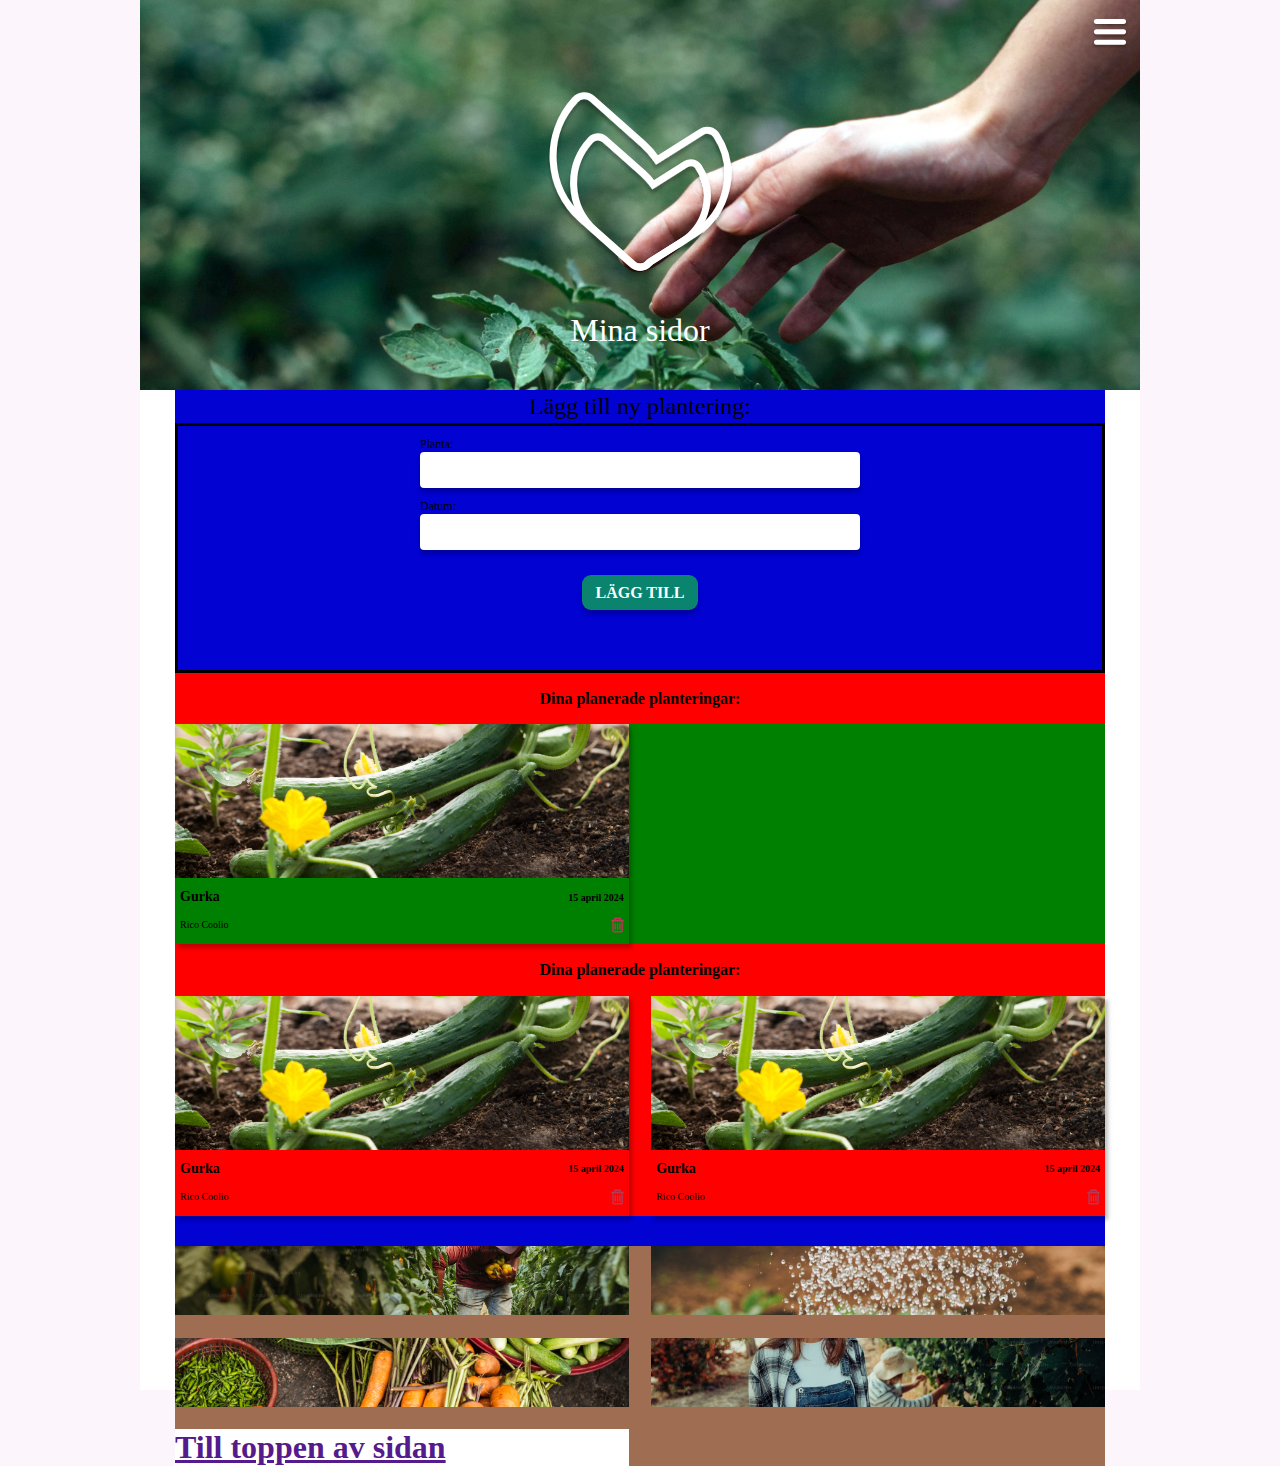
==== mina_sidor.html @ 1beb2cfe "working on the galleryand footer" ====
<!DOCTYPE html>
<html lang="en">
  <head>
    <meta charset="UTF-8" />
    <meta name="viewport" content="width=device-width, initial-scale=1.0" />
    <link rel="stylesheet" href="/mina_sidor.css" />
    <title>Planned Planthood</title>
  </head>
  <body>
    <div class="wrapper-my-p">
      <header class="header-my-p">
        <nav class="header-my-p__nav">
          <img class="header-my-p__burger" src="/assets/icons/burgir.svg" alt="mobile-nav">
        </nav>
        <div class="header-my-p__logo-wrapper">        
          <img class="header-my-p__logo" src="/assets/icons/Logo.svg" alt="">
        </div>
          <h1 class="header-my-p__header">Mina sidor</h1>
      </header>
        <!-- section 2 -->
       
        <div class="innerwrapper-my-p">
          <section class="form-my-p">
            <h1 class="form-my-p__header">Lägg till ny plantering:</h1>
            <form class="form-my-p__form-item" action="" >
              <div class="form-my-p__wrapper-form">
                <div class="form-my-p__input-wrapper">  
                  <label class="form-my-p__label" for="Planta">Planta:</label>
                  <input class="form-my-p__input" type="text" id="Planta" name="Planta">
                </div>
                <div class="form-my-p__input-wrapper">   
                  <label class="form-my-p__label" for="Datum">Datum:</label>
                  <input class="form-my-p__input" type="text" id="Datum" name="Datum">
                </div>
                <input class="form-my-p__btn" type="submit" value="LÄGG TILL">
              </div>
            </form> 
          </section>
          <!-- section 3 -->
      <main class="gallery-my-p">
         <h1 class="gallery-my-p__header">Dina planerade planteringar:</h1>
        <div class="gallery-my-p__wrapper">
          <div class="gallery-my-p__card one">
            <figure class="gallery-my-p__card-img-wrapper">
              <img
                class="gallery-my-p__overlay"
                src="/assets/icons/plant.svg"
                alt="overlay-icon"
              />
            </figure>
            <div class="gallery-my-p__info-container">
              <div class="gallery-my-p__top-section-wrapper">
                <h3 class="gallery-my-p__card-item">Gurka</h3>
                <p class="gallery-my-p__card-date">15 april 2024</p>
              </div>
              <div class="gallery-my-p__lower-section-wrapper">
                <p class="gallery-my-p__card-name">Rico Coolio</p>
                <img
                  class="gallery-my-p__card-icon"
                  src="/assets/icons/Vector (Stroke).svg"
                  alt="trash"
                />
                <button class="gallery-my-p__btn-trash">TA BORT</button>
              </div>
            </div>
          </div>
        </div>
        <h1 class="gallery-my-p__header">Dina planerade planteringar:</h1>
        <div class="gallery-my-p__lower-wrapper">
          <div class="gallery-my-p__card two">
            <figure class="gallery-my-p__card-img-wrapper">
              <img
                class="gallery-my-p__overlay"
                src="/assets/icons/plant.svg"
                alt="overlay-icon"
              />
            </figure>
            <div class="gallery-my-p__info-container">
              <div class="gallery-my-p__top-section-wrapper">
                <h3 class="gallery-my-p__card-item">Gurka</h3>
                <p class="gallery-my-p__card-date">15 april 2024</p>
              </div>
              <div class="gallery-my-p__lower-section-wrapper">
                <p class="gallery-my-p__card-name">Rico Coolio</p>
                <img
                  class="gallery-my-p__card-icon"
                  src="/assets/icons/Vector (Stroke).svg"
                  alt="trash"
                />
                <button class="gallery-my-p__btn-trash">TA BORT</button>
              </div>
            </div>
          </div>
          <div class="gallery-my-p__card three">
            <figure class="gallery-my-p__card-img-wrapper">
              <img
                class="gallery-my-p__overlay"
                src="/assets/icons/plant.svg"
                alt="overlay-icon"
              />
            </figure>
            <div class="gallery-my-p__info-container">
              <div class="gallery-my-p__top-section-wrapper">
                <h3 class="gallery-my-p__card-item">Gurka</h3>
                <p class="gallery-my-p__card-date">15 april 2024</p>
              </div>
              <div class="gallery-my-p__lower-section-wrapper">
                <p class="gallery-my-p__card-name">Rico Coolio</p>
                <img
                  class="gallery-my-p__card-icon"
                  src="/assets/icons/Vector (Stroke).svg"
                  alt="trash"
                />
                <button class="gallery-my-p__btn-trash">TA BORT</button>
              </div>
            </div>
          </div>

        </div>
      </main>
      <!-- section 4 -->
       <footer class="footer-my-p">
     <figure class="footer-my-p__img footer-my-p__img--paprika"></figure>
     <figure class="footer-my-p__img footer-my-p__img--vattenkanna" ></figure>
     <figure class="footer-my-p__img footer-my-p__img--morötter"></figure>
     <figure class="footer-my-p__img footer-my-p__img--flicka"></figure>
     <h1 class="footer-my-p__link">
      <a href="">Till toppen av sidan</a></h1>
      </footer>
   
</div>
</div>
</body>
</html>
---- mina_sidor.css ----
* {
    box-sizing: border-box;
    padding: 0;
    margin: 0;
  }
  
  body {
    background-color: rgba(252, 246, 252, 1);
    display: flex;
    justify-content: center;
  }
  .wrapper-my-p {
    width: 1000px;
    background-color: white;
  }
  .header-my-p {
    width: 100%;
    height: 390px;
    background-image: url(/assets/images/hand.avif);
    background-repeat: no-repeat;
    background-size: cover;
    background-position: center;  
 
}
.header-my-p__nav{
height: 15%;
display: flex;
align-items: center;
justify-content: end ;
padding: 10px 10px 0px 0px;
}

.header-my-p__burger{
width: 40px;
height: 30px;
}
.header-my-p__logo-wrapper{
    height: 65%;
    display: flex;
    justify-content: center;
    align-items: center;
}
.header-my-p__logo{
  width: 189px;
  height: 186px;  
}

.header-my-p__header{
font-family: Maven Pro;
font-size: 32px;
font-weight: 500;
line-height: 37.6px;
text-align: center;
color: white;

}

/* section 2 */
.innerwrapper-my-p {
    margin: auto;
    background-color: rgb(2, 2, 211);
    height: 1000px;
       /* ta väck sen */
    width: 93%;
}
.form-my-p__header{
font-family: Open Sans;
font-size: 24px;
font-weight: 400;
line-height: 32.68px;
text-align: center;

}
.form-my-p__form-item{
    border: 3px solid black;
    height: 250px;
    display: flex;
    justify-content: center;
}

.form-my-p__wrapper-form{
    width: 100%;
    display: flex;
    max-width: 440px;
    flex-direction: column;
    align-items: center;

}
.form-my-p__input-wrapper{
    display: flex;
    flex-direction: column;
    width: 100%; 
    margin-top: 10px;
}

.form-my-p__input{
    border-radius: 4px;
    outline: none;
    border: 1px;
    height: 36px;
    box-shadow: 0px 4px 4px 0px #00000040;
}

.form-my-p__label, .form-my-p__input {
    font-family: Open Sans;
    font-size: 12px;
    font-weight: 400;
    line-height: 16.34px;
}

.form-my-p__btn{
    margin-top: 25px;
    width: 115.67px;
    height: 34.71px;
    border-radius: 9px;
    font-family: Open Sans;
    font-size: 16px;
    font-weight: 700;
    line-height: 21.79px;
    color: white;
    border: none;
    box-shadow: 0px 4px 4px 0px #00000040;
    background-color: #0A846E;  
}
 /* section 3  */
.gallery-my-p{
background-color: red;
}
.gallery-my-p__header{
    font-family: Open Sans;
    font-size: 16px;
    font-weight: 600;
    line-height: 21.79px;
    text-align: center;
   padding: 15px 0px;
    
}
.gallery-my-p__wrapper{
    /* background-color: white;
    width: 93%;
    margin: auto; */
    /* height: 800px; */
    background-color: green;
    display: grid;
    gap: 1.4rem;
    grid-template-columns: repeat(2, 1fr);
    grid-template-rows:220px ;
    /* grid-template-rows: 0.2fr 1.5fr 1.5fr 1.5fr 0.2fr; */
  }

  .gallery-my-p__card {
    box-shadow: 3px 4px 4px 0px rgba(0, 0, 0, 0.25);
  }
  
  .gallery-my-p__card-img-wrapper {
    background-image: url(/assets/images/gurka.avif);
    background-repeat: no-repeat;
    background-size: cover;
    background-position: center;
    display: flex;
    justify-content: center;
    align-items: center;
    width: 100%;
    height: 70%;
  }
  .gallery-my-p__overlay {
    /* width: 65px;
    height: 90px; */
    display: none;
  }
  
  .gallery-my-p__info-container {
    padding: 5px;
    height: 30%;
  }
  .gallery-my-p__top-section-wrapper {
    height: 50%;
    display: flex;
    align-items: center;
    justify-content: space-between;
  }
  .gallery-my-p__lower-section-wrapper {
    display: flex;
    height: 50%;
    align-items: center;
    justify-content: space-between;
  }
  .gallery-my-p__card-item {
    font-size: 14px;
    font-weight: 600;
    line-height: 16.8px;
  }
  .gallery-my-p__card-date {
    font-family: Open Sans;
    font-size: 10px;
    font-weight: 700;
    line-height: 13.62px;
  }
  .gallery-my-p__card-name {
    font-family: Lato;
    font-size: 10px;
    font-weight: 300;
    line-height: 12px;
  }
  .gallery-my-p__card-icon {
    width: 13px;
    height: 16px;
  }
  .gallery-my-p__btn-trash {
    width: 97px;
    height: 30px;
    border: none;
    color: white;
    border-radius: 9px;
    font-family: Open Sans;
    font-size: 15px;
    font-weight: 700;
    line-height: 20.43px;
    background-color: rgba(185, 56, 87, 1);
    display: none;
  }
  .gallery-my-p__lower-wrapper{
    display: grid;
    gap: 1.4rem;
    grid-template-columns: repeat(2, 1fr);
    grid-template-rows:220px ;
    /* grid-template-rows: 0.2fr 1.5fr 1.5fr 1.5fr 0.2fr; */
  }
  .one {
    grid-column: 1/2;
    grid-row: 1/2;
  }
  .two{
grid-column: 1/2;
grid-row: 1/2;
  }

  .three{
    grid-column: 2/3;
    grid-row: 1/2;
  }
  /* section 4 */
  .footer-my-p{
    margin-top: 30px;
    background-color:  #9E6D52;
    height: 220px;
    display: grid;
    gap: 1.4rem;
    grid-template-columns: repeat(2, 1fr);
    grid-template-rows: repeat(2, 1fr) 0.3fr;
  }
  .footer-my-p__img{
    background-repeat: no-repeat;
    background-size: cover;
    background-position: center;
    display: flex;
    justify-content: center;
    align-items: center;
    width: 100%;
  }
.footer-my-p__img--paprika{
  background-image: url(/assets/images/manplockarpaprika.avif);
  }
  .footer-my-p__img--vattenkanna{
background-image: url(/assets/images/vattenkanna.avif);
  }
  .footer-my-p__img--morötter{
background-image: url(/assets/images/morötter-etc.avif);
  }
  .footer-my-p__img--flicka{
background-image: url(/assets/images/flicka.avif);
  }
  .footer-my-p__link{
    background-color: white;
  }
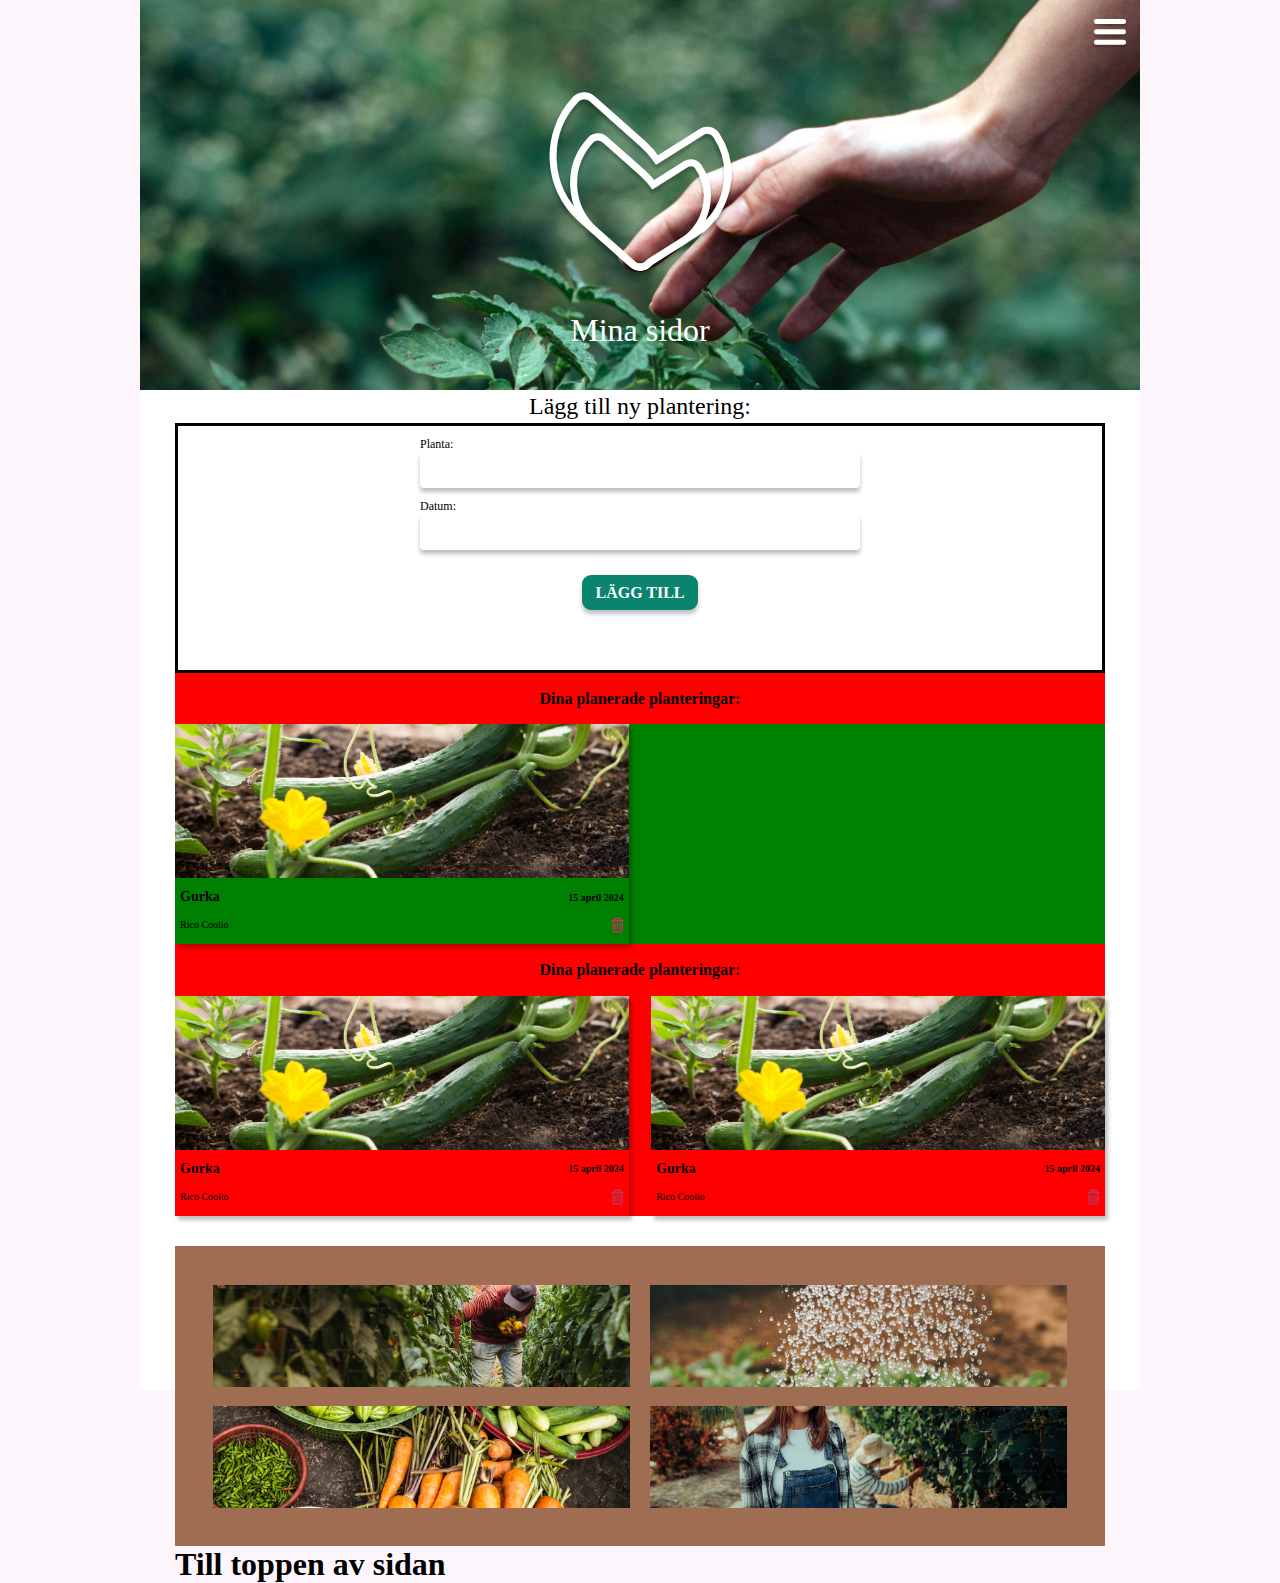
==== commit ee416063: "styling the footer" ====
--- a/mina_sidor.html
+++ b/mina_sidor.html
@@ -120,12 +120,16 @@
       </main>
       <!-- section 4 -->
        <footer class="footer-my-p">
-     <figure class="footer-my-p__img footer-my-p__img--paprika"></figure>
-     <figure class="footer-my-p__img footer-my-p__img--vattenkanna" ></figure>
-     <figure class="footer-my-p__img footer-my-p__img--morötter"></figure>
-     <figure class="footer-my-p__img footer-my-p__img--flicka"></figure>
-     <h1 class="footer-my-p__link">
-      <a href="">Till toppen av sidan</a></h1>
+        <div class="footer-my-p__img-wrapper">
+          <figure class="footer-my-p__img footer-my-p__img--paprika"></figure>
+          <figure class="footer-my-p__img footer-my-p__img--vattenkanna" ></figure>
+          <figure class="footer-my-p__img footer-my-p__img--morötter"></figure>
+          <figure class="footer-my-p__img footer-my-p__img--flicka"></figure>
+        </div>
+<div class="footer-my-p__link-wrapper">
+  <h1>Till toppen av sidan</h1>
+</div>
+ 
       </footer>
    
 </div>
--- a/mina_sidor.css
+++ b/mina_sidor.css
@@ -58,7 +58,7 @@
 /* section 2 */
 .innerwrapper-my-p {
     margin: auto;
-    background-color: rgb(2, 2, 211);
+    /* background-color: rgb(2, 2, 211); */
     height: 1000px;
        /* ta väck sen */
     width: 93%;
@@ -243,12 +243,21 @@
   .footer-my-p{
     margin-top: 30px;
     background-color:  #9E6D52;
-    height: 220px;
-    display: grid;
+    /* padding: 1.4rem; */
+    height: 300px;
+    /* display: grid;
     gap: 1.4rem;
     grid-template-columns: repeat(2, 1fr);
-    grid-template-rows: repeat(2, 1fr) 0.3fr;
-  }
+    grid-template-rows: repeat(2, 1fr) 0.5fr; */
+  }
+  .footer-my-p__img-wrapper{
+    height: 100%;
+    display: grid;
+    gap: 1.2rem;
+    grid-template-columns: 1.2rem 1.3fr 1.3fr 1.2rem;
+    grid-template-rows: 1.2rem 1fr 1fr 1.2rem;
+  }
+  /* .form-my-p__label, */
   .footer-my-p__img{
     background-repeat: no-repeat;
     background-size: cover;
@@ -259,18 +268,28 @@
     width: 100%;
   }
 .footer-my-p__img--paprika{
+ grid-column: 2/3;
+ grid-row: 2/3;
   background-image: url(/assets/images/manplockarpaprika.avif);
   }
   .footer-my-p__img--vattenkanna{
+    grid-column: 3/4;
+    grid-row: 2/3;
 background-image: url(/assets/images/vattenkanna.avif);
+
   }
   .footer-my-p__img--morötter{
 background-image: url(/assets/images/morötter-etc.avif);
+grid-column: 2/3;
+grid-row: 3/4;
   }
   .footer-my-p__img--flicka{
 background-image: url(/assets/images/flicka.avif);
-  }
-  .footer-my-p__link{
-    background-color: white;
-  }
+grid-column: 3/4;
+grid-row: 3/4;
+  }
+
+   .footer-my-p__link-wrapper{
+
+   }
  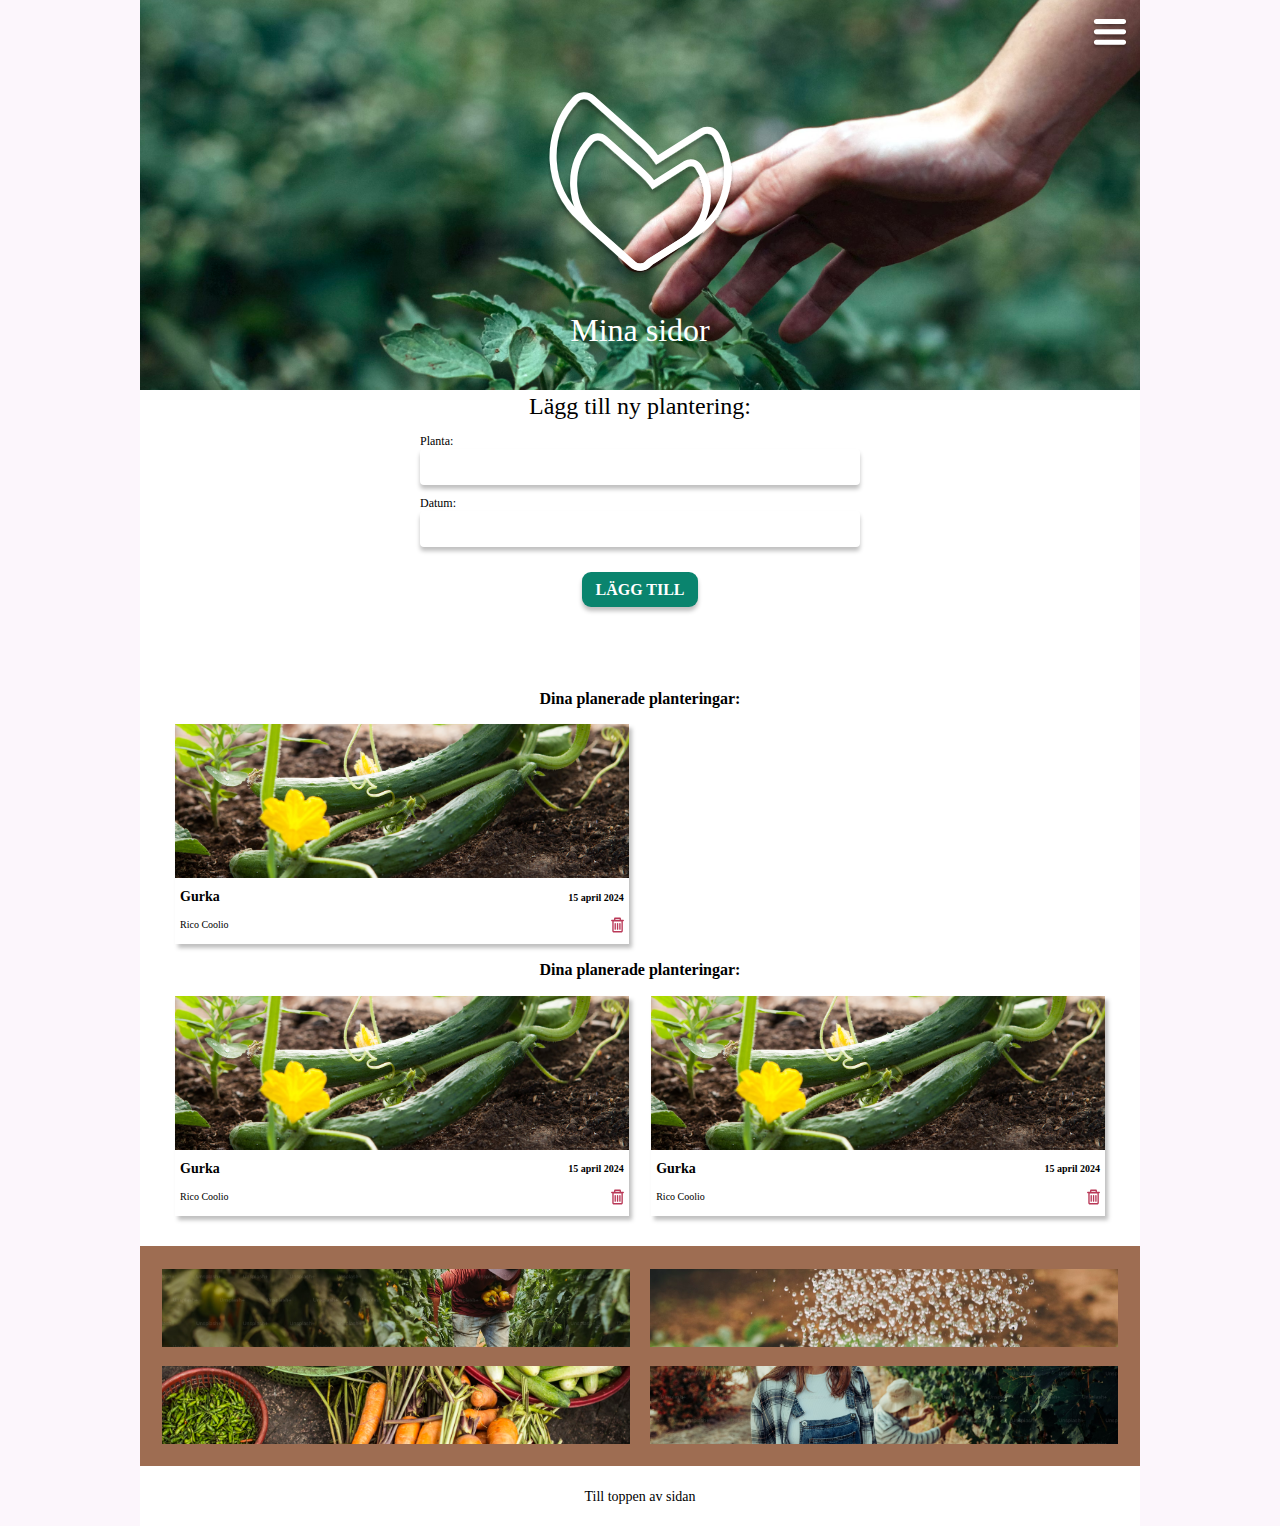
==== commit 5f760dac: "did some css changes" ====
--- a/mina_sidor.html
+++ b/mina_sidor.html
@@ -10,129 +10,142 @@
     <div class="wrapper-my-p">
       <header class="header-my-p">
         <nav class="header-my-p__nav">
-          <img class="header-my-p__burger" src="/assets/icons/burgir.svg" alt="mobile-nav">
+          <img
+            class="header-my-p__burger"
+            src="/assets/icons/burgir.svg"
+            alt="mobile-nav"
+          />
         </nav>
-        <div class="header-my-p__logo-wrapper">        
-          <img class="header-my-p__logo" src="/assets/icons/Logo.svg" alt="">
+        <div class="header-my-p__logo-wrapper">
+          <img class="header-my-p__logo" src="/assets/icons/Logo.svg" alt="" />
         </div>
-          <h1 class="header-my-p__header">Mina sidor</h1>
+        <h1 class="header-my-p__header">Mina sidor</h1>
       </header>
-        <!-- section 2 -->
-       
-        <div class="innerwrapper-my-p">
-          <section class="form-my-p">
-            <h1 class="form-my-p__header">Lägg till ny plantering:</h1>
-            <form class="form-my-p__form-item" action="" >
-              <div class="form-my-p__wrapper-form">
-                <div class="form-my-p__input-wrapper">  
-                  <label class="form-my-p__label" for="Planta">Planta:</label>
-                  <input class="form-my-p__input" type="text" id="Planta" name="Planta">
+      <!-- section 2 -->
+
+      <div class="innerwrapper-my-p">
+        <section class="form-my-p">
+          <h1 class="form-my-p__header">Lägg till ny plantering:</h1>
+          <form class="form-my-p__form-item" action="">
+            <div class="form-my-p__wrapper-form">
+              <div class="form-my-p__input-wrapper">
+                <label class="form-my-p__label" for="Planta">Planta:</label>
+                <input
+                  class="form-my-p__input"
+                  type="text"
+                  id="Planta"
+                  name="Planta"
+                />
+              </div>
+              <div class="form-my-p__input-wrapper">
+                <label class="form-my-p__label" for="Datum">Datum:</label>
+                <input
+                  class="form-my-p__input"
+                  type="text"
+                  id="Datum"
+                  name="Datum"
+                />
+              </div>
+              <input class="form-my-p__btn" type="submit" value="LÄGG TILL" />
+            </div>
+          </form>
+        </section>
+        <!-- section 3 -->
+        <main class="gallery-my-p">
+          <h1 class="gallery-my-p__header">Dina planerade planteringar:</h1>
+          <div class="gallery-my-p__wrapper">
+            <div class="gallery-my-p__card one">
+              <figure class="gallery-my-p__card-img-wrapper">
+                <img
+                  class="gallery-my-p__overlay"
+                  src="/assets/icons/plant.svg"
+                  alt="overlay-icon"
+                />
+              </figure>
+              <div class="gallery-my-p__info-container">
+                <div class="gallery-my-p__top-section-wrapper">
+                  <h3 class="gallery-my-p__card-item">Gurka</h3>
+                  <p class="gallery-my-p__card-date">15 april 2024</p>
                 </div>
-                <div class="form-my-p__input-wrapper">   
-                  <label class="form-my-p__label" for="Datum">Datum:</label>
-                  <input class="form-my-p__input" type="text" id="Datum" name="Datum">
+                <div class="gallery-my-p__lower-section-wrapper">
+                  <p class="gallery-my-p__card-name">Rico Coolio</p>
+                  <img
+                    class="gallery-my-p__card-icon"
+                    src="/assets/icons/Vector (Stroke).svg"
+                    alt="trash"
+                  />
+                  <button class="gallery-my-p__btn-trash">TA BORT</button>
                 </div>
-                <input class="form-my-p__btn" type="submit" value="LÄGG TILL">
-              </div>
-            </form> 
-          </section>
-          <!-- section 3 -->
-      <main class="gallery-my-p">
-         <h1 class="gallery-my-p__header">Dina planerade planteringar:</h1>
-        <div class="gallery-my-p__wrapper">
-          <div class="gallery-my-p__card one">
-            <figure class="gallery-my-p__card-img-wrapper">
-              <img
-                class="gallery-my-p__overlay"
-                src="/assets/icons/plant.svg"
-                alt="overlay-icon"
-              />
-            </figure>
-            <div class="gallery-my-p__info-container">
-              <div class="gallery-my-p__top-section-wrapper">
-                <h3 class="gallery-my-p__card-item">Gurka</h3>
-                <p class="gallery-my-p__card-date">15 april 2024</p>
-              </div>
-              <div class="gallery-my-p__lower-section-wrapper">
-                <p class="gallery-my-p__card-name">Rico Coolio</p>
-                <img
-                  class="gallery-my-p__card-icon"
-                  src="/assets/icons/Vector (Stroke).svg"
-                  alt="trash"
-                />
-                <button class="gallery-my-p__btn-trash">TA BORT</button>
               </div>
             </div>
           </div>
-        </div>
-        <h1 class="gallery-my-p__header">Dina planerade planteringar:</h1>
-        <div class="gallery-my-p__lower-wrapper">
-          <div class="gallery-my-p__card two">
-            <figure class="gallery-my-p__card-img-wrapper">
-              <img
-                class="gallery-my-p__overlay"
-                src="/assets/icons/plant.svg"
-                alt="overlay-icon"
-              />
-            </figure>
-            <div class="gallery-my-p__info-container">
-              <div class="gallery-my-p__top-section-wrapper">
-                <h3 class="gallery-my-p__card-item">Gurka</h3>
-                <p class="gallery-my-p__card-date">15 april 2024</p>
+          <h1 class="gallery-my-p__header">Dina planerade planteringar:</h1>
+          <div class="gallery-my-p__lower-wrapper">
+            <div class="gallery-my-p__card two">
+              <figure class="gallery-my-p__card-img-wrapper">
+                <img
+                  class="gallery-my-p__overlay"
+                  src="/assets/icons/plant.svg"
+                  alt="overlay-icon"
+                />
+              </figure>
+              <div class="gallery-my-p__info-container">
+                <div class="gallery-my-p__top-section-wrapper">
+                  <h3 class="gallery-my-p__card-item">Gurka</h3>
+                  <p class="gallery-my-p__card-date">15 april 2024</p>
+                </div>
+                <div class="gallery-my-p__lower-section-wrapper">
+                  <p class="gallery-my-p__card-name">Rico Coolio</p>
+                  <img
+                    class="gallery-my-p__card-icon"
+                    src="/assets/icons/Vector (Stroke).svg"
+                    alt="trash"
+                  />
+                  <button class="gallery-my-p__btn-trash">TA BORT</button>
+                </div>
               </div>
-              <div class="gallery-my-p__lower-section-wrapper">
-                <p class="gallery-my-p__card-name">Rico Coolio</p>
+            </div>
+            <div class="gallery-my-p__card three">
+              <figure class="gallery-my-p__card-img-wrapper">
                 <img
-                  class="gallery-my-p__card-icon"
-                  src="/assets/icons/Vector (Stroke).svg"
-                  alt="trash"
+                  class="gallery-my-p__overlay"
+                  src="/assets/icons/plant.svg"
+                  alt="overlay-icon"
                 />
-                <button class="gallery-my-p__btn-trash">TA BORT</button>
+              </figure>
+              <div class="gallery-my-p__info-container">
+                <div class="gallery-my-p__top-section-wrapper">
+                  <h3 class="gallery-my-p__card-item">Gurka</h3>
+                  <p class="gallery-my-p__card-date">15 april 2024</p>
+                </div>
+                <div class="gallery-my-p__lower-section-wrapper">
+                  <p class="gallery-my-p__card-name">Rico Coolio</p>
+                  <img
+                    class="gallery-my-p__card-icon"
+                    src="/assets/icons/Vector (Stroke).svg"
+                    alt="trash"
+                  />
+                  <button class="gallery-my-p__btn-trash">TA BORT</button>
+                </div>
               </div>
             </div>
           </div>
-          <div class="gallery-my-p__card three">
-            <figure class="gallery-my-p__card-img-wrapper">
-              <img
-                class="gallery-my-p__overlay"
-                src="/assets/icons/plant.svg"
-                alt="overlay-icon"
-              />
-            </figure>
-            <div class="gallery-my-p__info-container">
-              <div class="gallery-my-p__top-section-wrapper">
-                <h3 class="gallery-my-p__card-item">Gurka</h3>
-                <p class="gallery-my-p__card-date">15 april 2024</p>
-              </div>
-              <div class="gallery-my-p__lower-section-wrapper">
-                <p class="gallery-my-p__card-name">Rico Coolio</p>
-                <img
-                  class="gallery-my-p__card-icon"
-                  src="/assets/icons/Vector (Stroke).svg"
-                  alt="trash"
-                />
-                <button class="gallery-my-p__btn-trash">TA BORT</button>
-              </div>
-            </div>
-          </div>
-
-        </div>
-      </main>
-      <!-- section 4 -->
-       <footer class="footer-my-p">
+        </main>
+        <!-- section 4 -->
+      </div>
+      <footer class="footer-my-p">
         <div class="footer-my-p__img-wrapper">
           <figure class="footer-my-p__img footer-my-p__img--paprika"></figure>
-          <figure class="footer-my-p__img footer-my-p__img--vattenkanna" ></figure>
+          <figure
+            class="footer-my-p__img footer-my-p__img--vattenkanna"
+          ></figure>
           <figure class="footer-my-p__img footer-my-p__img--morötter"></figure>
           <figure class="footer-my-p__img footer-my-p__img--flicka"></figure>
         </div>
-<div class="footer-my-p__link-wrapper">
-  <h1>Till toppen av sidan</h1>
-</div>
- 
+        <div class="footer-my-p__link-wrapper">
+          <h1 class="footer-my-p__link">Till toppen av sidan</h1>
+        </div>
       </footer>
-   
-</div>
-</div>
-</body>
+    </div>
+  </body>
 </html>
--- a/mina_sidor.css
+++ b/mina_sidor.css
@@ -1,295 +1,278 @@
 * {
-    box-sizing: border-box;
-    padding: 0;
-    margin: 0;
-  }
-  
-  body {
-    background-color: rgba(252, 246, 252, 1);
-    display: flex;
-    justify-content: center;
-  }
-  .wrapper-my-p {
-    width: 1000px;
-    background-color: white;
-  }
-  .header-my-p {
-    width: 100%;
-    height: 390px;
-    background-image: url(/assets/images/hand.avif);
-    background-repeat: no-repeat;
-    background-size: cover;
-    background-position: center;  
- 
-}
-.header-my-p__nav{
-height: 15%;
-display: flex;
-align-items: center;
-justify-content: end ;
-padding: 10px 10px 0px 0px;
-}
-
-.header-my-p__burger{
-width: 40px;
-height: 30px;
-}
-.header-my-p__logo-wrapper{
-    height: 65%;
-    display: flex;
-    justify-content: center;
-    align-items: center;
-}
-.header-my-p__logo{
+  box-sizing: border-box;
+  padding: 0;
+  margin: 0;
+}
+
+body {
+  background-color: rgba(252, 246, 252, 1);
+  display: flex;
+  justify-content: center;
+  /* height: 100vh; */
+}
+.wrapper-my-p {
+  width: 1000px;
+  background-color: white;
+}
+.header-my-p {
+  width: 100%;
+  height: 390px;
+  background-image: url(/assets/images/hand.avif);
+  background-repeat: no-repeat;
+  background-size: cover;
+  background-position: center;
+}
+.header-my-p__nav {
+  height: 15%;
+  display: flex;
+  align-items: center;
+  justify-content: end;
+  padding: 10px 10px 0px 0px;
+}
+
+.header-my-p__burger {
+  width: 40px;
+  height: 30px;
+}
+.header-my-p__logo-wrapper {
+  height: 65%;
+  display: flex;
+  justify-content: center;
+  align-items: center;
+}
+.header-my-p__logo {
   width: 189px;
-  height: 186px;  
-}
-
-.header-my-p__header{
-font-family: Maven Pro;
-font-size: 32px;
-font-weight: 500;
-line-height: 37.6px;
-text-align: center;
-color: white;
-
+  height: 186px;
+}
+
+.header-my-p__header {
+  font-family: Maven Pro;
+  font-size: 32px;
+  font-weight: 500;
+  line-height: 37.6px;
+  text-align: center;
+  color: white;
 }
 
 /* section 2 */
 .innerwrapper-my-p {
-    margin: auto;
-    /* background-color: rgb(2, 2, 211); */
-    height: 1000px;
-       /* ta väck sen */
-    width: 93%;
-}
-.form-my-p__header{
-font-family: Open Sans;
-font-size: 24px;
-font-weight: 400;
-line-height: 32.68px;
-text-align: center;
-
-}
-.form-my-p__form-item{
-    border: 3px solid black;
-    height: 250px;
-    display: flex;
-    justify-content: center;
-}
-
-.form-my-p__wrapper-form{
-    width: 100%;
-    display: flex;
-    max-width: 440px;
-    flex-direction: column;
-    align-items: center;
-
-}
-.form-my-p__input-wrapper{
-    display: flex;
-    flex-direction: column;
-    width: 100%; 
-    margin-top: 10px;
-}
-
-.form-my-p__input{
-    border-radius: 4px;
-    outline: none;
-    border: 1px;
-    height: 36px;
-    box-shadow: 0px 4px 4px 0px #00000040;
-}
-
-.form-my-p__label, .form-my-p__input {
-    font-family: Open Sans;
-    font-size: 12px;
-    font-weight: 400;
-    line-height: 16.34px;
-}
-
-.form-my-p__btn{
-    margin-top: 25px;
-    width: 115.67px;
-    height: 34.71px;
-    border-radius: 9px;
-    font-family: Open Sans;
-    font-size: 16px;
-    font-weight: 700;
-    line-height: 21.79px;
-    color: white;
-    border: none;
-    box-shadow: 0px 4px 4px 0px #00000040;
-    background-color: #0A846E;  
-}
- /* section 3  */
-.gallery-my-p{
-background-color: red;
-}
-.gallery-my-p__header{
-    font-family: Open Sans;
-    font-size: 16px;
-    font-weight: 600;
-    line-height: 21.79px;
-    text-align: center;
-   padding: 15px 0px;
-    
-}
-.gallery-my-p__wrapper{
-    /* background-color: white;
-    width: 93%;
-    margin: auto; */
-    /* height: 800px; */
-    background-color: green;
-    display: grid;
-    gap: 1.4rem;
-    grid-template-columns: repeat(2, 1fr);
-    grid-template-rows:220px ;
-    /* grid-template-rows: 0.2fr 1.5fr 1.5fr 1.5fr 0.2fr; */
-  }
-
-  .gallery-my-p__card {
-    box-shadow: 3px 4px 4px 0px rgba(0, 0, 0, 0.25);
-  }
-  
-  .gallery-my-p__card-img-wrapper {
-    background-image: url(/assets/images/gurka.avif);
-    background-repeat: no-repeat;
-    background-size: cover;
-    background-position: center;
-    display: flex;
-    justify-content: center;
-    align-items: center;
-    width: 100%;
-    height: 70%;
-  }
-  .gallery-my-p__overlay {
-    /* width: 65px;
+  margin: auto;
+  /* background-color: rgb(2, 2, 211); */
+  /* height: 1000px; */
+  /* ta väck sen */
+  width: 93%;
+}
+.form-my-p__header {
+  font-family: Open Sans;
+  font-size: 24px;
+  font-weight: 400;
+  line-height: 32.68px;
+  text-align: center;
+}
+.form-my-p__form-item {
+  height: 250px;
+  display: flex;
+  justify-content: center;
+}
+
+.form-my-p__wrapper-form {
+  width: 100%;
+  display: flex;
+  max-width: 440px;
+  flex-direction: column;
+  align-items: center;
+}
+.form-my-p__input-wrapper {
+  display: flex;
+  flex-direction: column;
+  width: 100%;
+  margin-top: 10px;
+}
+
+.form-my-p__input {
+  border-radius: 4px;
+  outline: none;
+  border: 1px;
+  height: 36px;
+  box-shadow: 0px 4px 4px 0px #00000040;
+}
+
+.form-my-p__label,
+.form-my-p__input {
+  font-family: Open Sans;
+  font-size: 12px;
+  font-weight: 400;
+  line-height: 16.34px;
+}
+
+.form-my-p__btn {
+  margin-top: 25px;
+  width: 115.67px;
+  height: 34.71px;
+  border-radius: 9px;
+  font-family: Open Sans;
+  font-size: 16px;
+  font-weight: 700;
+  line-height: 21.79px;
+  color: white;
+  border: none;
+  box-shadow: 0px 4px 4px 0px #00000040;
+  background-color: #0a846e;
+}
+/* section 3  */
+
+.gallery-my-p__header {
+  font-family: Open Sans;
+  font-size: 16px;
+  font-weight: 600;
+  line-height: 21.79px;
+  text-align: center;
+  padding: 15px 0px;
+}
+.gallery-my-p__wrapper {
+  display: grid;
+  gap: 1.4rem;
+  grid-template-columns: repeat(2, 1fr);
+  grid-template-rows: 220px;
+}
+
+.gallery-my-p__card {
+  box-shadow: 3px 4px 4px 0px rgba(0, 0, 0, 0.25);
+}
+
+.gallery-my-p__card-img-wrapper {
+  background-image: url(/assets/images/gurka.avif);
+  background-repeat: no-repeat;
+  background-size: cover;
+  background-position: center;
+  display: flex;
+  justify-content: center;
+  align-items: center;
+  width: 100%;
+  height: 70%;
+}
+.gallery-my-p__overlay {
+  /* width: 65px;
     height: 90px; */
-    display: none;
-  }
-  
-  .gallery-my-p__info-container {
-    padding: 5px;
-    height: 30%;
-  }
-  .gallery-my-p__top-section-wrapper {
-    height: 50%;
-    display: flex;
-    align-items: center;
-    justify-content: space-between;
-  }
-  .gallery-my-p__lower-section-wrapper {
-    display: flex;
-    height: 50%;
-    align-items: center;
-    justify-content: space-between;
-  }
-  .gallery-my-p__card-item {
-    font-size: 14px;
-    font-weight: 600;
-    line-height: 16.8px;
-  }
-  .gallery-my-p__card-date {
-    font-family: Open Sans;
-    font-size: 10px;
-    font-weight: 700;
-    line-height: 13.62px;
-  }
-  .gallery-my-p__card-name {
-    font-family: Lato;
-    font-size: 10px;
-    font-weight: 300;
-    line-height: 12px;
-  }
-  .gallery-my-p__card-icon {
-    width: 13px;
-    height: 16px;
-  }
-  .gallery-my-p__btn-trash {
-    width: 97px;
-    height: 30px;
-    border: none;
-    color: white;
-    border-radius: 9px;
-    font-family: Open Sans;
-    font-size: 15px;
-    font-weight: 700;
-    line-height: 20.43px;
-    background-color: rgba(185, 56, 87, 1);
-    display: none;
-  }
-  .gallery-my-p__lower-wrapper{
-    display: grid;
-    gap: 1.4rem;
-    grid-template-columns: repeat(2, 1fr);
-    grid-template-rows:220px ;
-    /* grid-template-rows: 0.2fr 1.5fr 1.5fr 1.5fr 0.2fr; */
-  }
-  .one {
-    grid-column: 1/2;
-    grid-row: 1/2;
-  }
-  .two{
-grid-column: 1/2;
-grid-row: 1/2;
-  }
-
-  .three{
-    grid-column: 2/3;
-    grid-row: 1/2;
-  }
-  /* section 4 */
-  .footer-my-p{
-    margin-top: 30px;
-    background-color:  #9E6D52;
-    /* padding: 1.4rem; */
-    height: 300px;
-    /* display: grid;
-    gap: 1.4rem;
-    grid-template-columns: repeat(2, 1fr);
-    grid-template-rows: repeat(2, 1fr) 0.5fr; */
-  }
-  .footer-my-p__img-wrapper{
-    height: 100%;
-    display: grid;
-    gap: 1.2rem;
-    grid-template-columns: 1.2rem 1.3fr 1.3fr 1.2rem;
-    grid-template-rows: 1.2rem 1fr 1fr 1.2rem;
-  }
-  /* .form-my-p__label, */
-  .footer-my-p__img{
-    background-repeat: no-repeat;
-    background-size: cover;
-    background-position: center;
-    display: flex;
-    justify-content: center;
-    align-items: center;
-    width: 100%;
-  }
-.footer-my-p__img--paprika{
- grid-column: 2/3;
- grid-row: 2/3;
+  display: none;
+}
+
+.gallery-my-p__info-container {
+  padding: 5px;
+  height: 30%;
+}
+.gallery-my-p__top-section-wrapper {
+  height: 50%;
+  display: flex;
+  align-items: center;
+  justify-content: space-between;
+}
+.gallery-my-p__lower-section-wrapper {
+  display: flex;
+  height: 50%;
+  align-items: center;
+  justify-content: space-between;
+}
+.gallery-my-p__card-item {
+  font-size: 14px;
+  font-weight: 600;
+  line-height: 16.8px;
+}
+.gallery-my-p__card-date {
+  font-family: Open Sans;
+  font-size: 10px;
+  font-weight: 700;
+  line-height: 13.62px;
+}
+.gallery-my-p__card-name {
+  font-family: Lato;
+  font-size: 10px;
+  font-weight: 300;
+  line-height: 12px;
+}
+.gallery-my-p__card-icon {
+  width: 13px;
+  height: 16px;
+}
+.gallery-my-p__btn-trash {
+  width: 97px;
+  height: 30px;
+  border: none;
+  color: white;
+  border-radius: 9px;
+  font-family: Open Sans;
+  font-size: 15px;
+  font-weight: 700;
+  line-height: 20.43px;
+  background-color: rgba(185, 56, 87, 1);
+  display: none;
+}
+.gallery-my-p__lower-wrapper {
+  display: grid;
+  gap: 1.4rem;
+  grid-template-columns: repeat(2, 1fr);
+  grid-template-rows: 220px;
+}
+.one {
+  grid-column: 1/2;
+  grid-row: 1/2;
+}
+.two {
+  grid-column: 1/2;
+  grid-row: 1/2;
+}
+.three {
+  grid-column: 2/3;
+  grid-row: 1/2;
+}
+
+/* section 4 */
+.footer-my-p {
+  margin-top: 30px;
+  height: 220px;
+}
+.footer-my-p__img-wrapper {
+  padding: 1.4rem;
+  height: 100%;
+  display: grid;
+  gap: 1.2rem;
+  grid-template-columns: 1.5fr 1.5fr;
+  grid-template-rows: 1fr 1fr;
+  background: rgba(158, 109, 82, 1);
+}
+
+.footer-my-p__img {
+  background-repeat: no-repeat;
+  background-size: cover;
+  background-position: center;
+  display: flex;
+  justify-content: center;
+  align-items: center;
+  width: 100%;
+}
+.footer-my-p__img--paprika {
   background-image: url(/assets/images/manplockarpaprika.avif);
-  }
-  .footer-my-p__img--vattenkanna{
-    grid-column: 3/4;
-    grid-row: 2/3;
-background-image: url(/assets/images/vattenkanna.avif);
-
-  }
-  .footer-my-p__img--morötter{
-background-image: url(/assets/images/morötter-etc.avif);
-grid-column: 2/3;
-grid-row: 3/4;
-  }
-  .footer-my-p__img--flicka{
-background-image: url(/assets/images/flicka.avif);
-grid-column: 3/4;
-grid-row: 3/4;
-  }
-
-   .footer-my-p__link-wrapper{
-
-   }
- +}
+.footer-my-p__img--vattenkanna {
+  background-image: url(/assets/images/vattenkanna.avif);
+}
+.footer-my-p__img--morötter {
+  background-image: url(/assets/images/morötter-etc.avif);
+}
+.footer-my-p__img--flicka {
+  background-image: url(/assets/images/flicka.avif);
+}
+
+.footer-my-p__link-wrapper {
+  height: 60px;
+  display: flex;
+  justify-content: center;
+  align-items: center;
+  background-color: white;
+}
+.footer-my-p__link {
+  font-family: Open Sans;
+  font-size: 14px;
+  font-weight: 400;
+  line-height: 19.07px;
+}
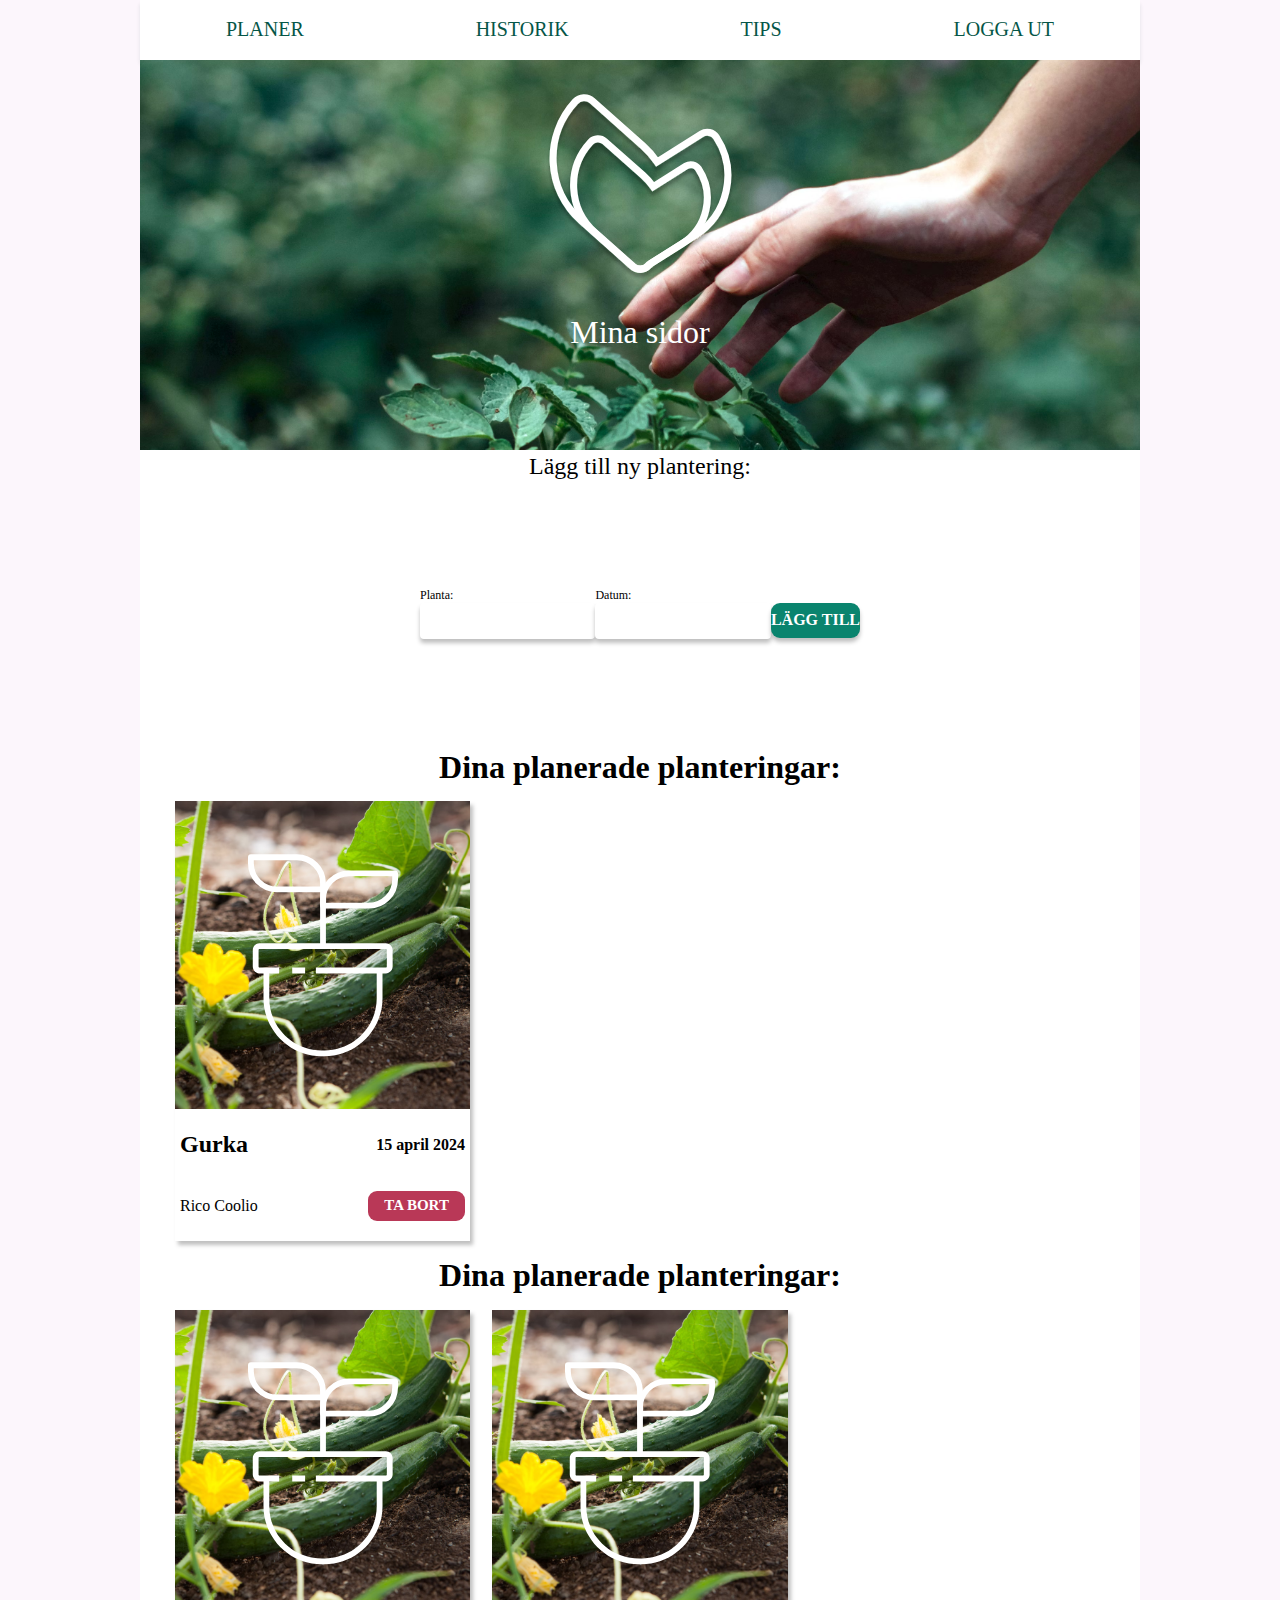
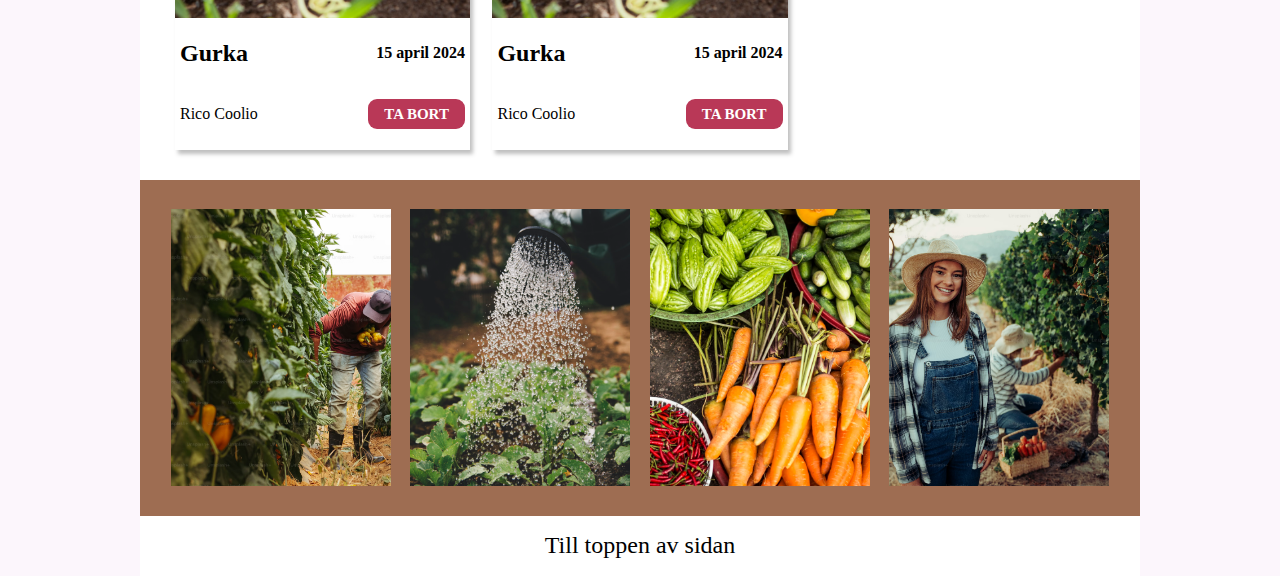
==== commit 71aa4207: "did some more css styling and correcting the last responsiveness aswell" ====
--- a/mina_sidor.html
+++ b/mina_sidor.html
@@ -8,6 +8,31 @@
   </head>
   <body>
     <div class="wrapper-my-p">
+      <header class="header-my-p-desktop">
+        <nav class="header-my-p-desktop__nav">
+          <ul class="header-my-p-desktop__nav-list">
+            <li class="header-my-p-desktop__list-item">
+              <a class="header-my-p-desktop__link" href="">PLANER</a>
+            </li>
+          </ul>
+          <ul class="header-my-p-desktop__nav-list">
+            <li class="header-my-p-desktop__list-item">
+              <a class="header-my-p-desktop__link" href="">HISTORIK</a>
+            </li>
+          </ul>
+          <ul class="header-my-p-desktop__nav-list">
+            <li class="header-my-p-desktop__list-item">
+              <a class="header-my-p-desktop__link" href="">TIPS</a>
+            </li>
+          </ul>
+          <ul class="header-my-p-desktop__nav-list">
+            <li class="header-my-p-desktop__list-item">
+              <a class="header-my-p-desktop__link" href="">LOGGA UT</a>
+            </li>
+          </ul>
+        </nav>
+      </header>
+
       <header class="header-my-p">
         <nav class="header-my-p__nav">
           <img
--- a/mina_sidor.css
+++ b/mina_sidor.css
@@ -13,6 +13,25 @@
 .wrapper-my-p {
   width: 1000px;
   background-color: white;
+}
+.header-my-p-desktop__nav {
+  display: flex;
+  align-items: center;
+  justify-content: space-around;
+  height: 60px;
+  box-shadow: 0px 4px 4px 0px rgba(3, 56, 47, 0.11);
+  display: none;
+}
+.header-my-p-desktop__nav-list {
+  list-style: none;
+}
+.header-my-p-desktop__link {
+  text-decoration: none;
+  font-family: Maven Pro;
+  font-size: 20px;
+  font-weight: 500;
+  line-height: 23.5px;
+  color: rgba(5, 86, 71, 1);
 }
 .header-my-p {
   width: 100%;
@@ -276,3 +295,128 @@
   font-weight: 400;
   line-height: 19.07px;
 }
+@media screen and (min-width: 860px) {
+  .header-my-p-desktop__nav {
+    display: flex;
+  }
+  .header-my-p__nav {
+    display: none;
+  }
+  .form-my-p__wrapper-form {
+    flex-direction: row;
+    width: 100%;
+    /* margin-top: 10px; */
+  }
+
+  /* -------- */
+  .gallery-my-p__header {
+    font-family: Lato;
+    font-size: 32px;
+    font-weight: 600;
+    line-height: 38.4px;
+    text-align: center;
+  }
+  .gallery-my-p__overlay {
+    display: block;
+    width: 150px;
+    height: 205px;
+  }
+  .gallery-my-p__card-item {
+    font-family: Lato;
+    font-size: 24px;
+    font-weight: 600;
+    line-height: 28.8px;
+  }
+  .gallery-my-p__card-date {
+    font-family: Open Sans;
+    font-size: 16px;
+    font-weight: 700;
+    line-height: 21.79px;
+  }
+  .gallery-my-p__card-name {
+    font-family: Lato;
+    font-size: 16px;
+    font-weight: 300;
+    line-height: 19.2px;
+  }
+  .gallery-my-p__card-icon {
+    display: none;
+  }
+  .gallery-my-p__btn-trash {
+    display: block;
+    width: 96.88px;
+    height: 30px;
+    border-radius: 9px;
+  }
+  .gallery-my-p__wrapper {
+    grid-template-columns: repeat(3, 1fr);
+    grid-template-rows: 440px;
+  }
+  .gallery-my-p__lower-wrapper {
+    grid-template-rows: 440px;
+    grid-template-columns: repeat(3, 1fr);
+  }
+  .footer-my-p {
+    margin-top: 30px;
+    height: 336px;
+  }
+  .footer-my-p__img-wrapper {
+    grid-template-columns: repeat(4, 220px);
+    grid-template-rows: 277px;
+    justify-content: center;
+    align-content: center;
+  }
+  .footer-my-p__link {
+    font-size: 24px;
+    font-weight: 400;
+    line-height: 32.68px;
+  }
+}
+/* _______---- */
+
+<div
+  class="footer__link-container"
+  > <div
+  class="footer__link-wrapper"
+  > <a
+  class="footer__link"
+  href=""
+  > Till
+  toppen
+  av
+  sidan</a
+  > </div
+  > </div
+  > .footer__text-wrapper {
+  flex-direction: row;
+  width: 50%;
+  height: 100%;
+}
+.footer__big-icon {
+  width: 50%;
+  height: 100%;
+}
+.footer__wrapper {
+  display: flex;
+  flex-direction: row-reverse;
+}
+.footer__link-container {
+  height: 170px;
+  display: flex;
+  width: 100%;
+  box-shadow: none;
+  align-items: self-start;
+  background-color: rgba(252, 245, 252, 1);
+}
+
+.footer__link-wrapper {
+  width: 100%;
+  box-shadow: 0px 4px 4px 0px rgba(0, 0, 0, 0.25);
+  display: flex;
+  justify-content: center;
+  align-items: center;
+  height: 60px;
+}
+.footer__link {
+  font-size: 24px;
+}
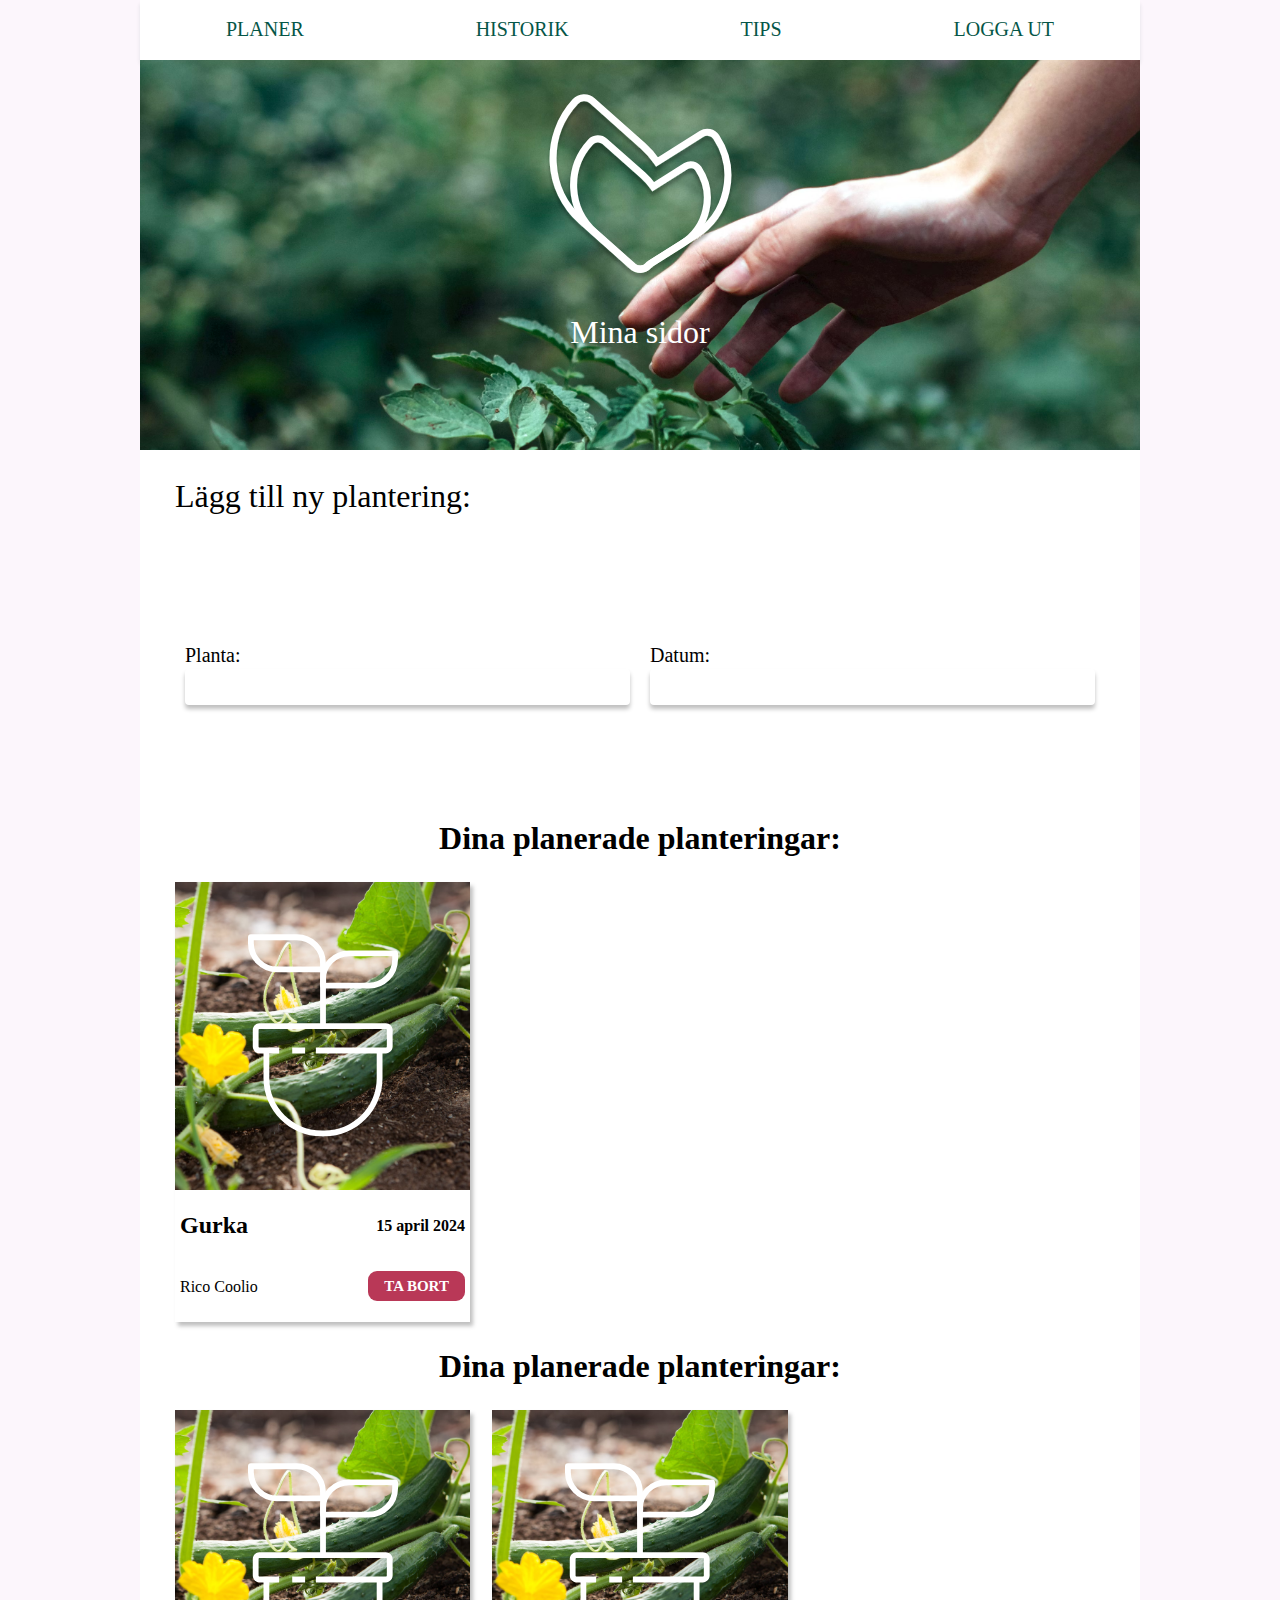
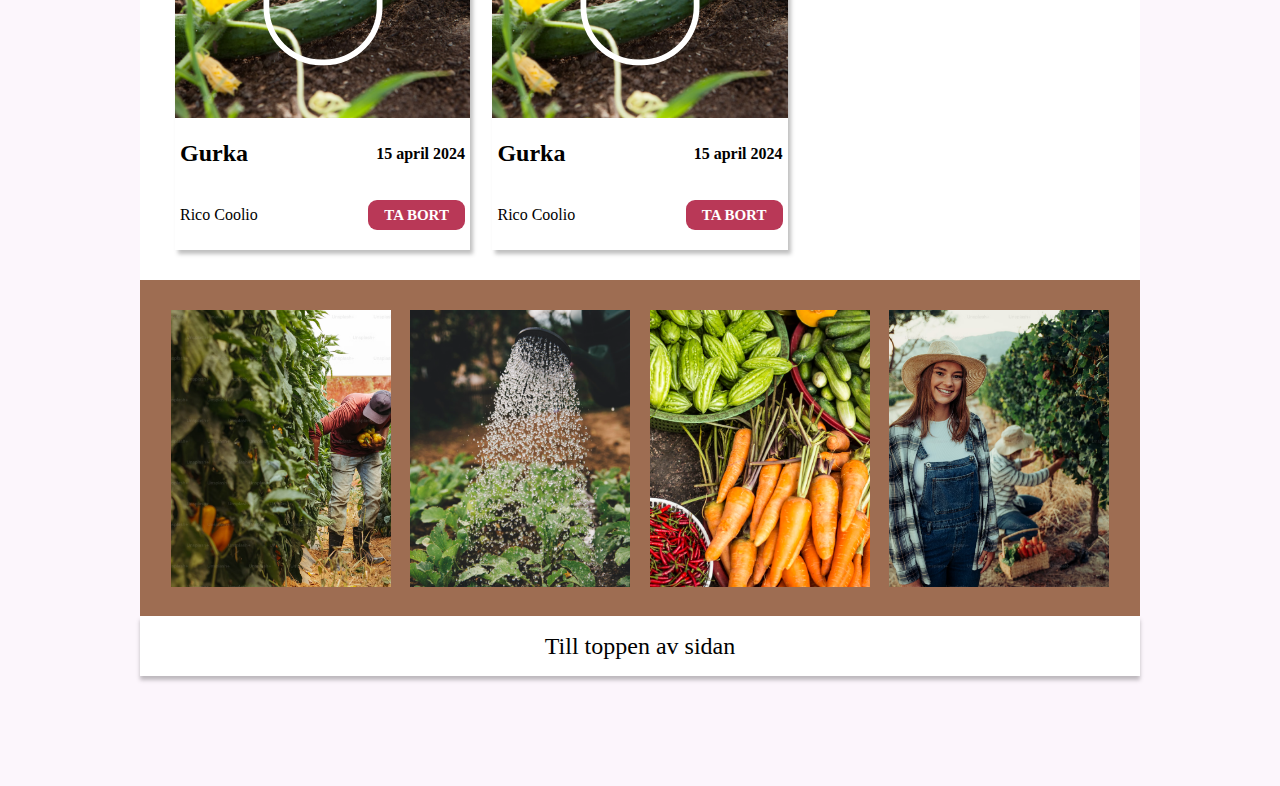
==== commit 5a69a9a6: "did the form responsive and some minor stuf" ====
--- a/mina_sidor.html
+++ b/mina_sidor.html
@@ -71,7 +71,7 @@
                   name="Datum"
                 />
               </div>
-              <input class="form-my-p__btn" type="submit" value="LÄGG TILL" />
+              <!-- <input class="form-my-p__btn" type="submit" value="LÄGG TILL" /> -->
             </div>
           </form>
         </section>
@@ -167,8 +167,11 @@
           <figure class="footer-my-p__img footer-my-p__img--morötter"></figure>
           <figure class="footer-my-p__img footer-my-p__img--flicka"></figure>
         </div>
-        <div class="footer-my-p__link-wrapper">
-          <h1 class="footer-my-p__link">Till toppen av sidan</h1>
+
+        <div class="footer-my-p__link-container">
+          <div class="footer-my-p__link-wrapper">
+            <a class="footer-my-p__link" href=""> Till toppen av sidan</a>
+          </div>
         </div>
       </footer>
     </div>
--- a/mina_sidor.css
+++ b/mina_sidor.css
@@ -76,13 +76,11 @@
 /* section 2 */
 .innerwrapper-my-p {
   margin: auto;
-  /* background-color: rgb(2, 2, 211); */
-  /* height: 1000px; */
-  /* ta väck sen */
   width: 93%;
 }
 .form-my-p__header {
   font-family: Open Sans;
+  padding: 25px 0px;
   font-size: 24px;
   font-weight: 400;
   line-height: 32.68px;
@@ -97,10 +95,10 @@
 .form-my-p__wrapper-form {
   width: 100%;
   display: flex;
-  max-width: 440px;
   flex-direction: column;
   align-items: center;
 }
+
 .form-my-p__input-wrapper {
   display: flex;
   flex-direction: column;
@@ -146,7 +144,7 @@
   font-weight: 600;
   line-height: 21.79px;
   text-align: center;
-  padding: 15px 0px;
+  padding: 25px 0px;
 }
 .gallery-my-p__wrapper {
   display: grid;
@@ -282,18 +280,22 @@
   background-image: url(/assets/images/flicka.avif);
 }
 
-.footer-my-p__link-wrapper {
+.footer-my-p__link-container {
   height: 60px;
   display: flex;
-  justify-content: center;
-  align-items: center;
   background-color: white;
-}
+  justify-content: center;
+  align-items: center;
+  box-shadow: 0px 4px 4px 0px rgba(0, 0, 0, 0.25);
+}
+
 .footer-my-p__link {
-  font-family: Open Sans;
-  font-size: 14px;
+  text-decoration: none;
+  color: black;
+  font-family: Open Sans;
+  font-size: 12px;
   font-weight: 400;
-  line-height: 19.07px;
+  line-height: 16.34px;
 }
 @media screen and (min-width: 860px) {
   .header-my-p-desktop__nav {
@@ -302,13 +304,30 @@
   .header-my-p__nav {
     display: none;
   }
+  /* section 2 */
+  .form-my-p__header {
+    text-align: left;
+    font-size: 32px;
+    font-weight: 400;
+    line-height: 43.58px;
+  }
+  .form-my-p__label {
+    font-size: 20px;
+    font-weight: 400;
+    line-height: 27.24px;
+  }
   .form-my-p__wrapper-form {
     flex-direction: row;
-    width: 100%;
+    max-width: none;
     /* margin-top: 10px; */
   }
-
-  /* -------- */
+  .form-my-p__input-wrapper {
+    padding: 10px;
+  }
+
+  /* 
+  här */
+  /* section 3 */
   .gallery-my-p__header {
     font-family: Lato;
     font-size: 32px;
@@ -356,6 +375,7 @@
     grid-template-rows: 440px;
     grid-template-columns: repeat(3, 1fr);
   }
+  /* section 4 */
   .footer-my-p {
     margin-top: 30px;
     height: 336px;
@@ -366,57 +386,33 @@
     justify-content: center;
     align-content: center;
   }
+
+  .footer-my-p__link-container {
+    height: 170px;
+    display: flex;
+    width: 100%;
+    box-shadow: none;
+    align-items: self-start;
+    background-color: rgba(252, 245, 252, 1);
+  }
+
+  .footer-my-p__link-wrapper {
+    width: 100%;
+    background-color: white;
+    box-shadow: 0px 4px 4px 0px rgba(0, 0, 0, 0.25);
+    display: flex;
+    justify-content: center;
+    align-items: center;
+    height: 60px;
+  }
   .footer-my-p__link {
     font-size: 24px;
     font-weight: 400;
     line-height: 32.68px;
   }
 }
-/* _______---- */
-
-<div
-  class="footer__link-container"
-  > <div
-  class="footer__link-wrapper"
-  > <a
-  class="footer__link"
-  href=""
-  > Till
-  toppen
-  av
-  sidan</a
-  > </div
-  > </div
-  > .footer__text-wrapper {
-  flex-direction: row;
-  width: 50%;
-  height: 100%;
-}
-.footer__big-icon {
-  width: 50%;
-  height: 100%;
-}
-.footer__wrapper {
-  display: flex;
-  flex-direction: row-reverse;
-}
-.footer__link-container {
-  height: 170px;
-  display: flex;
-  width: 100%;
-  box-shadow: none;
-  align-items: self-start;
-  background-color: rgba(252, 245, 252, 1);
-}
-
-.footer__link-wrapper {
-  width: 100%;
-  box-shadow: 0px 4px 4px 0px rgba(0, 0, 0, 0.25);
-  display: flex;
-  justify-content: center;
-  align-items: center;
-  height: 60px;
-}
-.footer__link {
-  font-size: 24px;
-}
+
+/* koppla samman länka med
+modefiers 
+form
+semanttisk  */
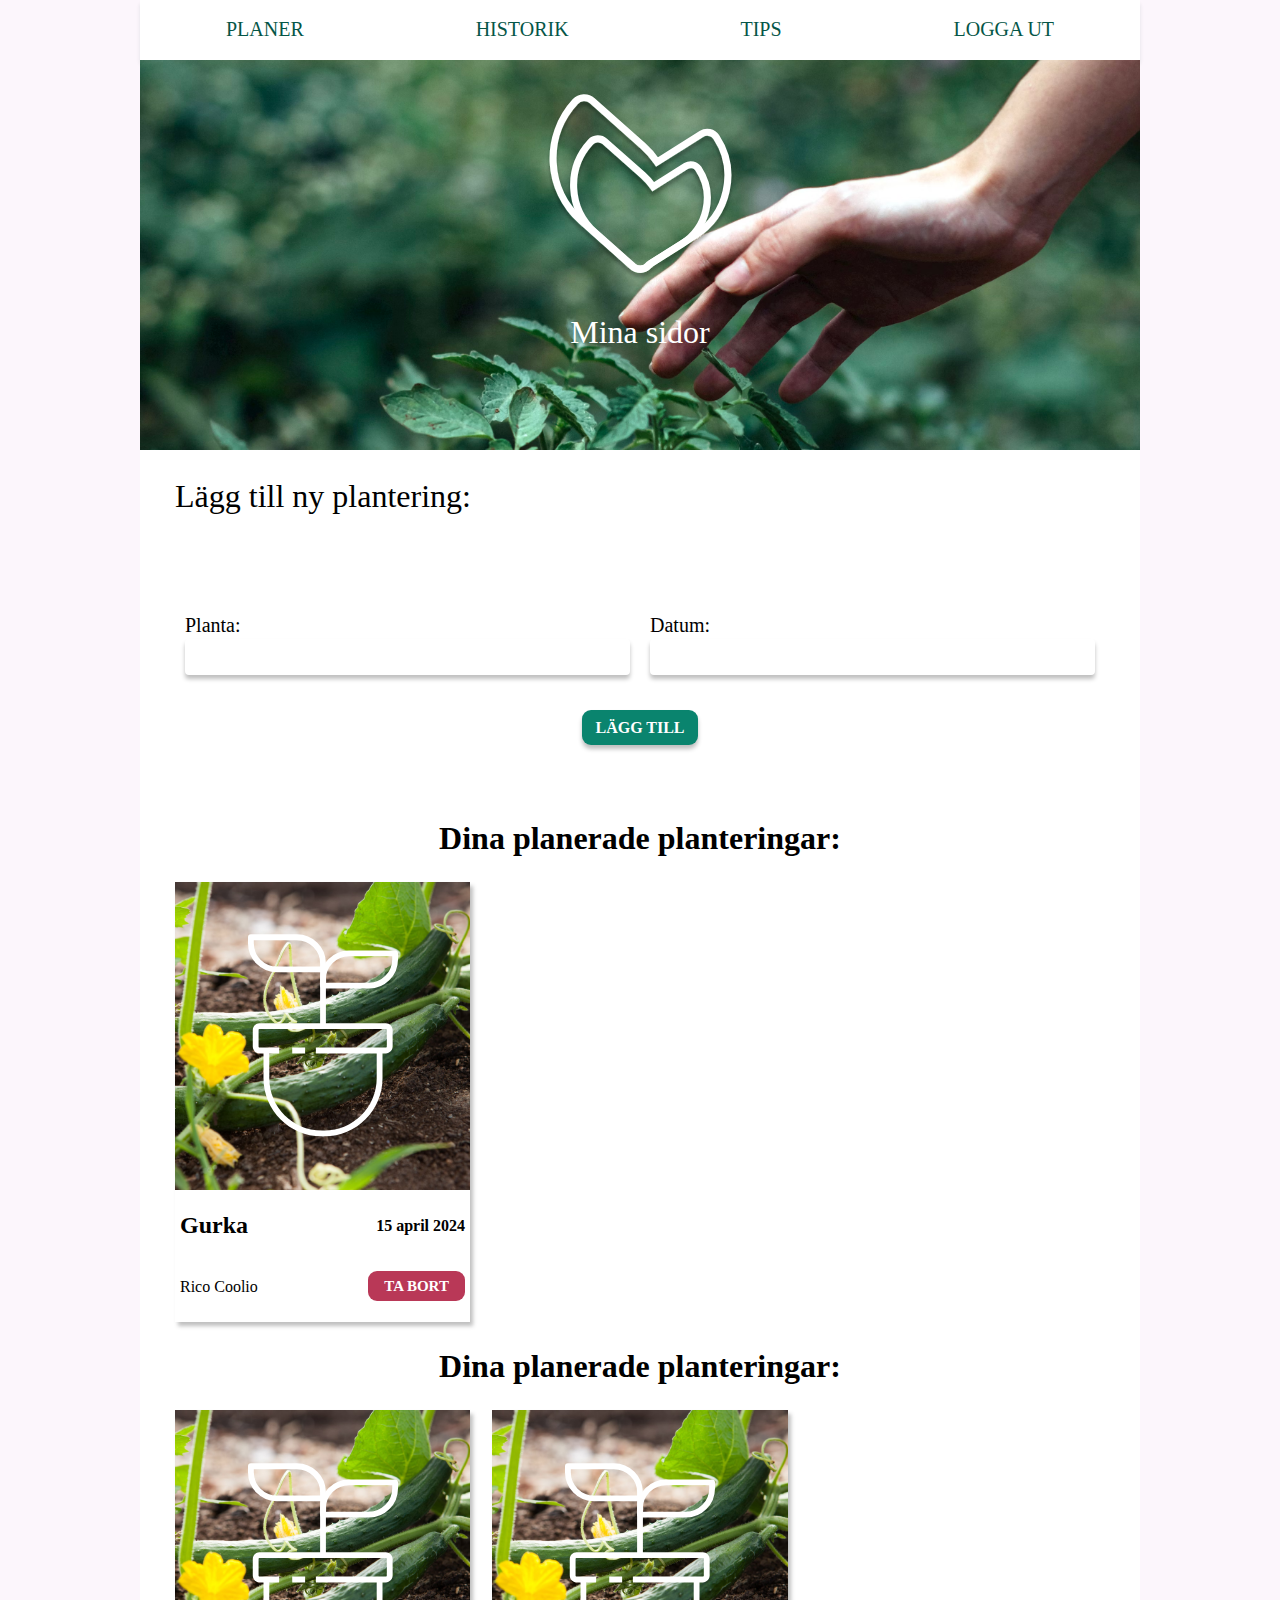
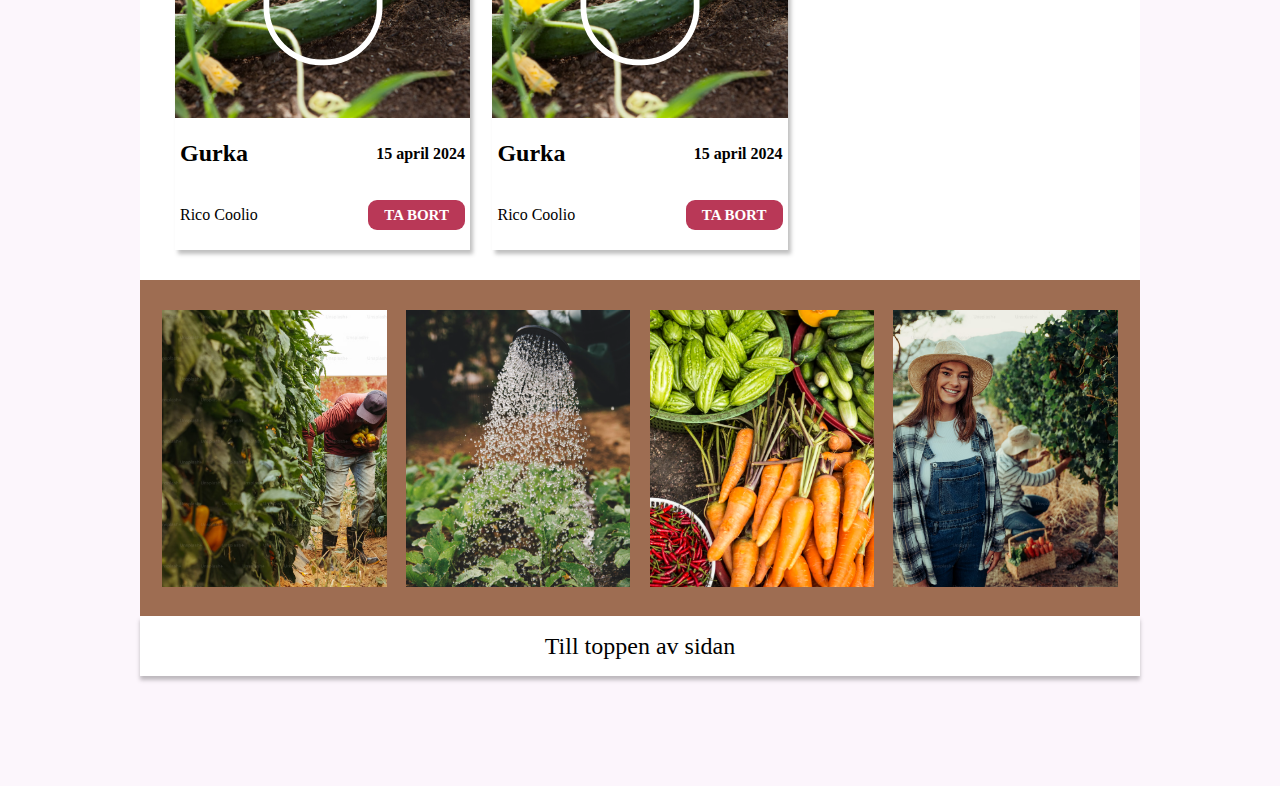
==== commit d4f6e815: "did some last styling and fixed the button in the form" ====
--- a/mina_sidor.html
+++ b/mina_sidor.html
@@ -7,7 +7,7 @@
     <title>Planned Planthood</title>
   </head>
   <body>
-    <div class="wrapper-my-p">
+    <div id="top-my-p" class="wrapper-my-p">
       <header class="header-my-p-desktop">
         <nav class="header-my-p-desktop__nav">
           <ul class="header-my-p-desktop__nav-list">
@@ -27,7 +27,9 @@
           </ul>
           <ul class="header-my-p-desktop__nav-list">
             <li class="header-my-p-desktop__list-item">
-              <a class="header-my-p-desktop__link" href="">LOGGA UT</a>
+              <a class="header-my-p-desktop__link" href="/index.html"
+                >LOGGA UT</a
+              >
             </li>
           </ul>
         </nav>
@@ -35,11 +37,12 @@
 
       <header class="header-my-p">
         <nav class="header-my-p__nav">
-          <img
-            class="header-my-p__burger"
-            src="/assets/icons/burgir.svg"
-            alt="mobile-nav"
-          />
+          <a class="header-my-p__link" href="/index.html">
+            <img
+              class="header-my-p__burger"
+              src="/assets/icons/burgir.svg"
+              alt="mobile-nav"
+          /></a>
         </nav>
         <div class="header-my-p__logo-wrapper">
           <img class="header-my-p__logo" src="/assets/icons/Logo.svg" alt="" />
@@ -71,8 +74,8 @@
                   name="Datum"
                 />
               </div>
-              <!-- <input class="form-my-p__btn" type="submit" value="LÄGG TILL" /> -->
             </div>
+            <input class="form-my-p__btn" type="submit" value="LÄGG TILL" />
           </form>
         </section>
         <!-- section 3 -->
@@ -170,7 +173,9 @@
 
         <div class="footer-my-p__link-container">
           <div class="footer-my-p__link-wrapper">
-            <a class="footer-my-p__link" href=""> Till toppen av sidan</a>
+            <a class="footer-my-p__link" href="#top-my-p">
+              Till toppen av sidan</a
+            >
           </div>
         </div>
       </footer>
--- a/mina_sidor.css
+++ b/mina_sidor.css
@@ -8,7 +8,6 @@
   background-color: rgba(252, 246, 252, 1);
   display: flex;
   justify-content: center;
-  /* height: 100vh; */
 }
 .wrapper-my-p {
   width: 1000px;
@@ -90,6 +89,7 @@
   height: 250px;
   display: flex;
   justify-content: center;
+  flex-direction: column;
 }
 
 .form-my-p__wrapper-form {
@@ -123,6 +123,7 @@
 }
 
 .form-my-p__btn {
+  align-self: center;
   margin-top: 25px;
   width: 115.67px;
   height: 34.71px;
@@ -152,6 +153,10 @@
   grid-template-columns: repeat(2, 1fr);
   grid-template-rows: 220px;
 }
+.one {
+  grid-column: 1/2;
+  grid-row: 1/2;
+}
 
 .gallery-my-p__card {
   box-shadow: 3px 4px 4px 0px rgba(0, 0, 0, 0.25);
@@ -169,8 +174,6 @@
   height: 70%;
 }
 .gallery-my-p__overlay {
-  /* width: 65px;
-    height: 90px; */
   display: none;
 }
 
@@ -230,10 +233,7 @@
   grid-template-columns: repeat(2, 1fr);
   grid-template-rows: 220px;
 }
-.one {
-  grid-column: 1/2;
-  grid-row: 1/2;
-}
+
 .two {
   grid-column: 1/2;
   grid-row: 1/2;
@@ -292,10 +292,9 @@
 .footer-my-p__link {
   text-decoration: none;
   color: black;
-  font-family: Open Sans;
-  font-size: 12px;
+  font-size: 14px;
   font-weight: 400;
-  line-height: 16.34px;
+  line-height: 19.07px;
 }
 @media screen and (min-width: 860px) {
   .header-my-p-desktop__nav {
@@ -311,23 +310,22 @@
     font-weight: 400;
     line-height: 43.58px;
   }
+
+  .form-my-p__wrapper-form {
+    flex-direction: row;
+    max-width: none;
+  }
   .form-my-p__label {
     font-size: 20px;
     font-weight: 400;
     line-height: 27.24px;
   }
-  .form-my-p__wrapper-form {
-    flex-direction: row;
-    max-width: none;
-    /* margin-top: 10px; */
-  }
+
   .form-my-p__input-wrapper {
     padding: 10px;
   }
-
-  /* 
-  här */
   /* section 3 */
+
   .gallery-my-p__header {
     font-family: Lato;
     font-size: 32px;
@@ -381,7 +379,7 @@
     height: 336px;
   }
   .footer-my-p__img-wrapper {
-    grid-template-columns: repeat(4, 220px);
+    grid-template-columns: repeat(4, 1fr);
     grid-template-rows: 277px;
     justify-content: center;
     align-content: center;
@@ -411,8 +409,3 @@
     line-height: 32.68px;
   }
 }
-
-/* koppla samman länka med
-modefiers 
-form
-semanttisk  */
